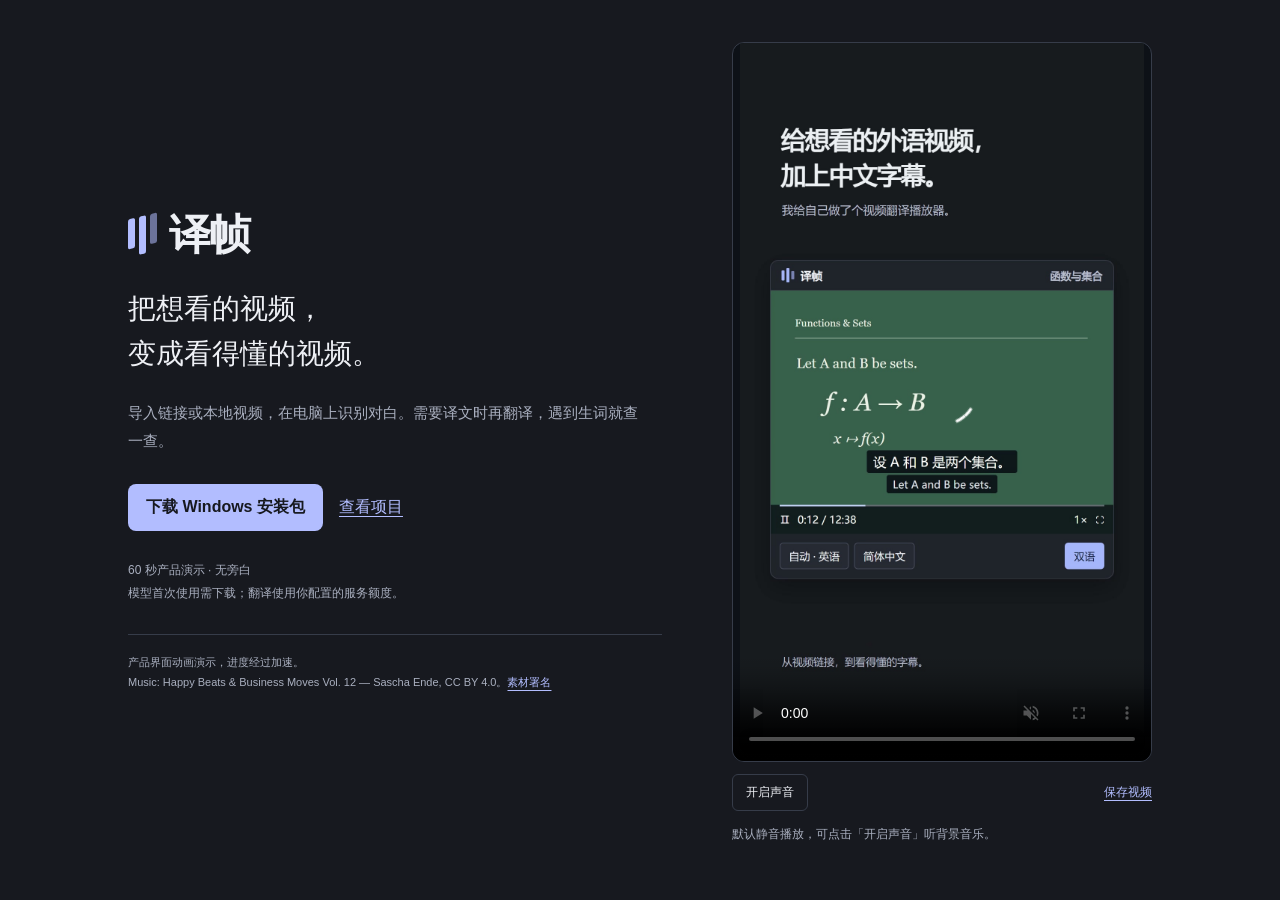
==== docs/index.html @ 4a0cfc5e "Add browser video player and link README preview to GitHub Pages" ====
<!doctype html>
<html lang="zh-CN">
<head>
<meta charset="utf-8"><meta name="viewport" content="width=device-width,initial-scale=1">
<meta name="description" content="一分钟认识译帧：本地视频识别、按需翻译、双语字幕与英汉查词。">
<title>译帧 · 一分钟产品演示</title>
<style>
:root{color-scheme:dark;--bg:#17191f;--text:#eef0f5;--muted:#a9afbf;--line:#363c49;--accent:#b2bdff}*{box-sizing:border-box}body{margin:0;background:var(--bg);color:var(--text);font-family:"Microsoft YaHei UI","PingFang SC",sans-serif}main{max-width:1080px;min-height:100svh;margin:auto;padding:36px 28px;display:grid;grid-template-columns:minmax(250px,1fr) minmax(260px,420px);gap:70px;align-items:center}h1{font-size:42px;letter-spacing:-2px;margin:0 0 24px}h2{font-size:28px;line-height:1.6;font-weight:500;margin:0 0 22px}p{font-size:15px;line-height:1.9;color:var(--muted);max-width:34em}.brand{display:flex;align-items:center;gap:12px}.mark{display:flex;gap:4px;transform:skewY(-14deg)}.mark i{width:7px;height:30px;background:var(--accent);border-radius:2px}.mark i:nth-child(2){height:38px}.mark i:nth-child(3){opacity:.55}a{color:var(--accent);text-underline-offset:4px}a:focus-visible,button:focus-visible,video:focus-visible{outline:3px solid var(--accent);outline-offset:5px}.actions{display:flex;gap:16px;flex-wrap:wrap;align-items:center;margin:28px 0}.primary{background:var(--accent);color:#17191f;padding:13px 18px;border-radius:8px;text-decoration:none;font-weight:600}.small{font-size:12px}.player{min-width:0}video{display:block;width:100%;max-height:80svh;aspect-ratio:9/16;background:#0d1117;border:1px solid var(--line);border-radius:12px}.player-bottom{display:flex;justify-content:space-between;gap:16px;align-items:center;margin-top:12px;font-size:12px;color:var(--muted)}button{border:1px solid var(--line);border-radius:6px;background:transparent;color:var(--text);padding:9px 13px;font:inherit;cursor:pointer}footer{border-top:1px solid var(--line);padding-top:18px;margin-top:30px;font-size:11px;line-height:1.8;color:var(--muted)}@media(max-width:720px){main{display:flex;flex-direction:column;gap:24px;padding:24px 20px;align-items:stretch}h1{font-size:30px;margin-bottom:12px}h2{font-size:20px;margin:0}.intro>p{margin:10px 0}.actions{margin:18px 0 0}.player{width:min(100%,380px);align-self:center}video{max-height:72svh}footer{margin-top:18px}.intro footer{display:none}}
</style>
</head>
<body><main>
<section class="intro">
<h1 class="brand"><span class="mark" aria-hidden="true"><i></i><i></i><i></i></span>译帧</h1>
<h2>把想看的视频，<br>变成看得懂的视频。</h2>
<p>导入链接或本地视频，在电脑上识别对白。需要译文时再翻译，遇到生词就查一查。</p>
<div class="actions"><a class="primary" href="https://github.com/xxsdd/yizhen-video-translator/releases/latest">下载 Windows 安装包</a><a href="https://github.com/xxsdd/yizhen-video-translator">查看项目</a></div>
<p class="small">60 秒产品演示 · 无旁白<br>模型首次使用需下载；翻译使用你配置的服务额度。</p>
<footer>产品界面动画演示，进度经过加速。<br>Music: Happy Beats &amp; Business Moves Vol. 12 — Sascha Ende, CC BY 4.0。<a href="media/CREDITS.md">素材署名</a></footer>
</section>
<section class="player" aria-label="宣传视频">
<video id="promo" controls playsinline autoplay muted preload="metadata" poster="media/yizhen-promo.jpg" aria-label="译帧一分钟宣传片"><source src="media/yizhen-promo.mp4" type="video/mp4">浏览器无法播放此视频，<a href="media/yizhen-promo.mp4">下载 MP4</a>。</video>
<div class="player-bottom"><button id="sound" type="button">开启声音</button><a href="media/yizhen-promo.mp4" download>保存视频</a></div>
<p class="small" id="status" role="status">默认静音播放，可点击「开启声音」听背景音乐。</p>
</section>
</main><script>
const video=document.getElementById('promo'),sound=document.getElementById('sound'),status=document.getElementById('status');
sound.onclick=()=>{video.muted=!video.muted;if(video.paused)video.play().catch(()=>{status.textContent='点击视频中央的播放按钮即可观看。'});};
video.addEventListener('volumechange',()=>{sound.textContent=video.muted?'开启声音':'静音';status.textContent=video.muted?'当前静音播放。':'背景音乐已开启，无旁白。';});
video.addEventListener('error',()=>{status.textContent='视频暂时加载失败，请刷新重试，或点击「保存视频」。'});
video.play().catch(()=>{status.textContent='点击播放器上的播放按钮即可观看。'});
</script></body></html>
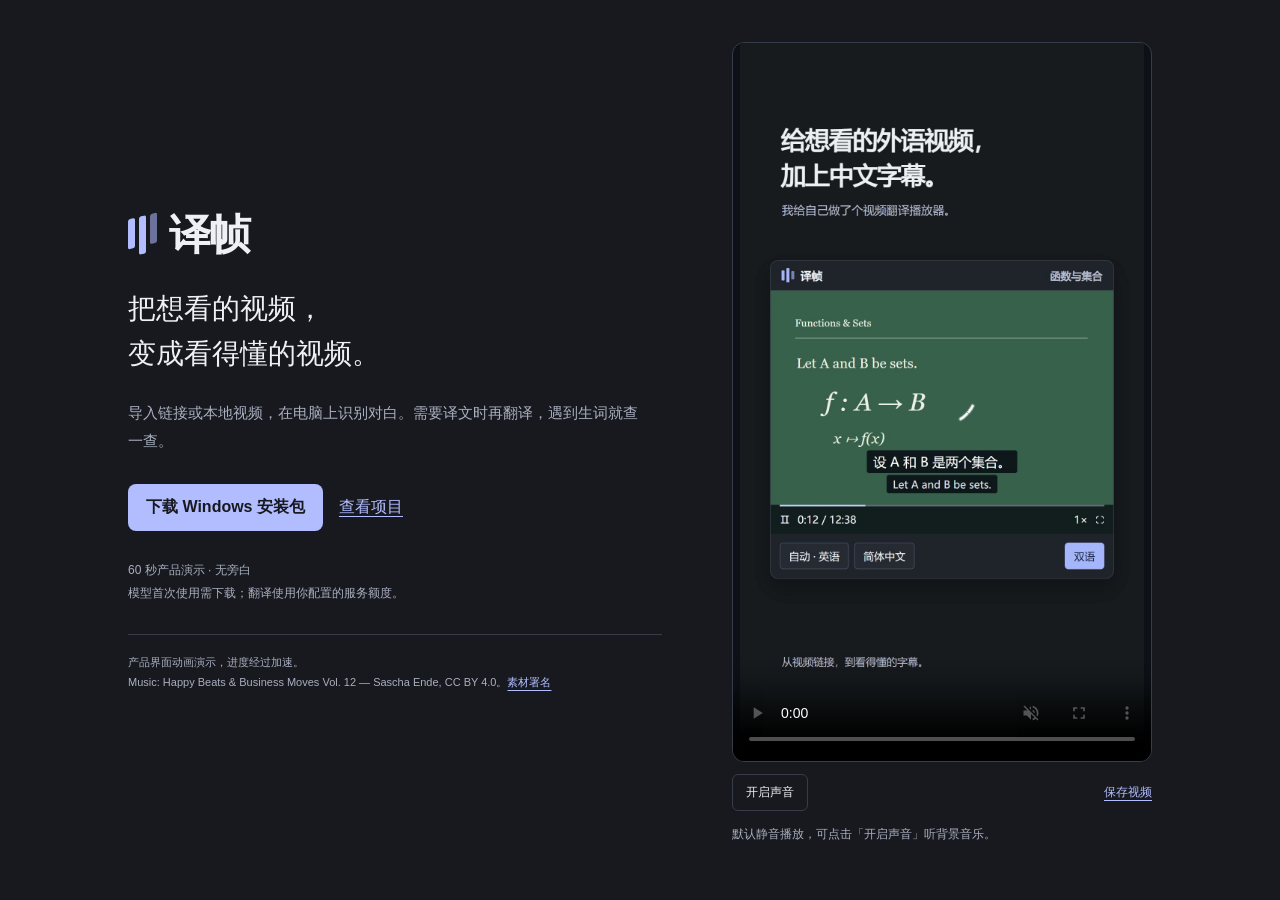
==== commit 75c8627e: "Package standalone Windows installer with isolated runtime" ====
--- a/docs/index.html
+++ b/docs/index.html
@@ -13,7 +13,7 @@
 <h1 class="brand"><span class="mark" aria-hidden="true"><i></i><i></i><i></i></span>译帧</h1>
 <h2>把想看的视频，<br>变成看得懂的视频。</h2>
 <p>导入链接或本地视频，在电脑上识别对白。需要译文时再翻译，遇到生词就查一查。</p>
-<div class="actions"><a class="primary" href="https://github.com/xxsdd/yizhen-video-translator/releases/latest">下载 Windows 安装包</a><a href="https://github.com/xxsdd/yizhen-video-translator">查看项目</a></div>
+<div class="actions"><a class="primary" href="https://github.com/xxsdd/yizhen-video-translator/releases/download/v0.1.1/Yizhen-Setup-0.1.1-Windows-x64.exe">下载 Windows 安装包</a><a href="https://github.com/xxsdd/yizhen-video-translator">查看项目</a></div>
 <p class="small">60 秒产品演示 · 无旁白<br>模型首次使用需下载；翻译使用你配置的服务额度。</p>
 <footer>产品界面动画演示，进度经过加速。<br>Music: Happy Beats &amp; Business Moves Vol. 12 — Sascha Ende, CC BY 4.0。<a href="media/CREDITS.md">素材署名</a></footer>
 </section>
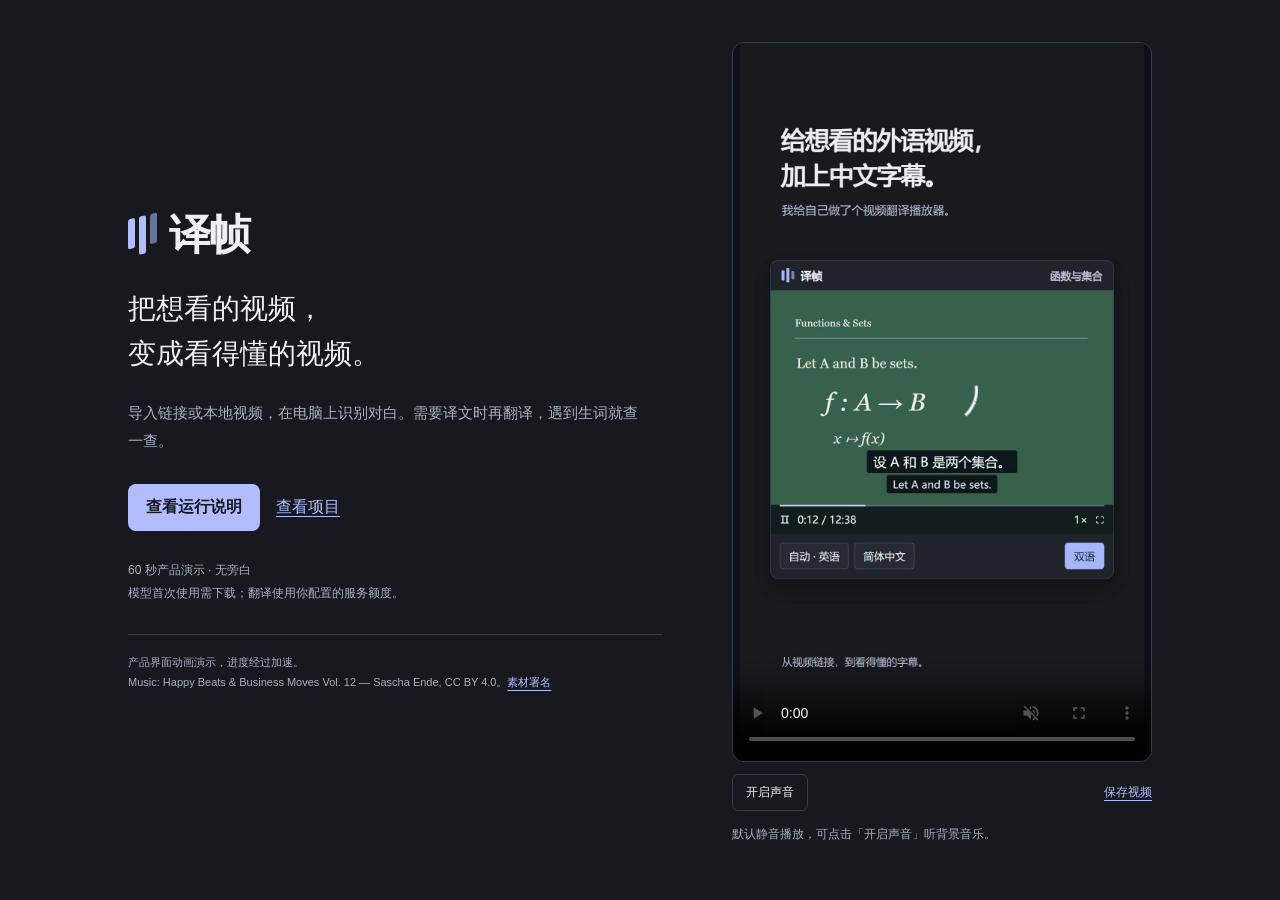
==== commit 22342723: "Remove installer download links after canceled release" ====
--- a/docs/index.html
+++ b/docs/index.html
@@ -13,7 +13,7 @@
 <h1 class="brand"><span class="mark" aria-hidden="true"><i></i><i></i><i></i></span>译帧</h1>
 <h2>把想看的视频，<br>变成看得懂的视频。</h2>
 <p>导入链接或本地视频，在电脑上识别对白。需要译文时再翻译，遇到生词就查一查。</p>
-<div class="actions"><a class="primary" href="https://github.com/xxsdd/yizhen-video-translator/releases/download/v0.1.1/Yizhen-Setup-0.1.1-Windows-x64.exe">下载 Windows 安装包</a><a href="https://github.com/xxsdd/yizhen-video-translator">查看项目</a></div>
+<div class="actions"><a class="primary" href="https://github.com/xxsdd/yizhen-video-translator#从源码运行开发者">查看运行说明</a><a href="https://github.com/xxsdd/yizhen-video-translator">查看项目</a></div>
 <p class="small">60 秒产品演示 · 无旁白<br>模型首次使用需下载；翻译使用你配置的服务额度。</p>
 <footer>产品界面动画演示，进度经过加速。<br>Music: Happy Beats &amp; Business Moves Vol. 12 — Sascha Ende, CC BY 4.0。<a href="media/CREDITS.md">素材署名</a></footer>
 </section>
